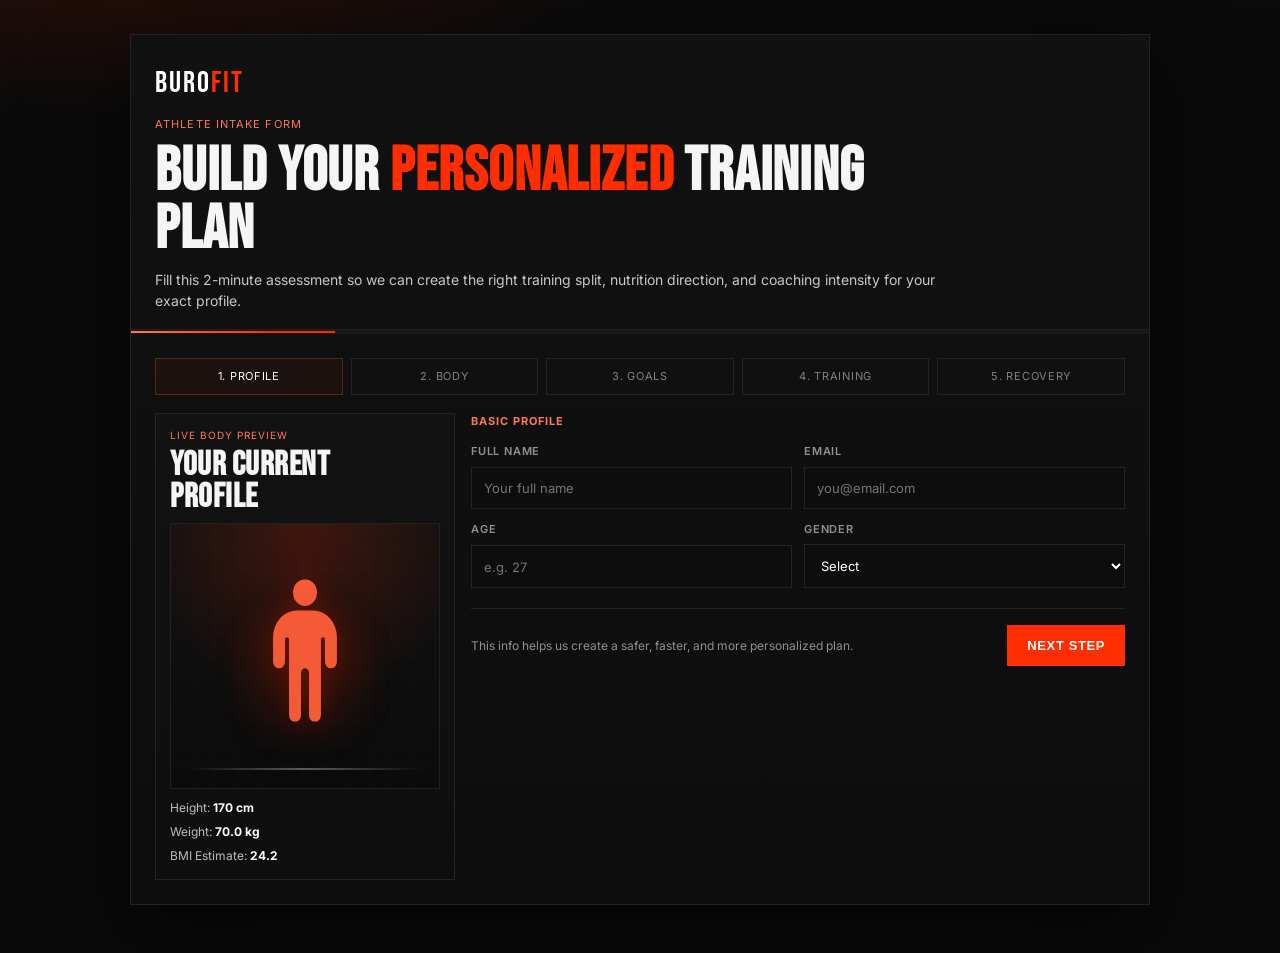
==== assessment.html @ fae015b4 "Initial commit: buroFit website and assessment flow" ====
<!DOCTYPE html>
<html lang="en">
<head>
  <meta charset="UTF-8">
  <meta name="viewport" content="width=device-width, initial-scale=1.0">
  <title>buroFit Assessment</title>
  <link rel="preconnect" href="https://fonts.googleapis.com">
  <link rel="preconnect" href="https://fonts.gstatic.com" crossorigin>
  <link href="https://fonts.googleapis.com/css2?family=Bebas+Neue&family=Inter:wght@300;400;500;600;700;800&display=swap" rel="stylesheet">
  <style>
    *, *::before, *::after { box-sizing: border-box; margin: 0; padding: 0; }
    :root {
      --bg: #0a0a0a;
      --card: #111111;
      --border: #232323;
      --muted: #909090;
      --text: #f5f5f5;
      --red: #FF2D00;
      --red-soft: #ff7759;
      --green: #22c55e;
    }
    body {
      min-height: 100vh;
      background:
        radial-gradient(900px 360px at 10% -10%, rgba(255,45,0,.16) 0%, transparent 60%),
        radial-gradient(900px 360px at 90% -20%, rgba(255,45,0,.1) 0%, transparent 58%),
        var(--bg);
      color: var(--text);
      font-family: "Inter", sans-serif;
      line-height: 1.5;
      padding: 34px 18px 48px;
    }
    .shell {
      max-width: 1020px;
      margin: 0 auto;
      border: 1px solid var(--border);
      background: linear-gradient(180deg, #111 0%, #0d0d0d 100%);
      box-shadow: 0 28px 80px rgba(0,0,0,.55);
      overflow: hidden;
    }
    .top {
      padding: 26px 24px 18px;
      border-bottom: 1px solid var(--border);
      display: grid;
      gap: 10px;
    }
    .brand {
      font-family: "Bebas Neue", sans-serif;
      letter-spacing: 2px;
      font-size: 30px;
      text-decoration: none;
      color: #fff;
      width: fit-content;
    }
    .brand span { color: var(--red); }
    .kicker { font-size: 11px; letter-spacing: 1.1px; text-transform: uppercase; color: var(--red-soft); }
    .title {
      font-family: "Bebas Neue", sans-serif;
      letter-spacing: .8px;
      line-height: .94;
      font-size: clamp(40px, 6vw, 62px);
      max-width: 760px;
    }
    .title .accent { color: var(--red); }
    .sub { color: #c7c7c7; font-size: 14px; max-width: 800px; }

    .progress-wrap {
      height: 4px;
      background: #1b1b1b;
      border-top: 1px solid #171717;
      border-bottom: 1px solid #171717;
    }
    .progress {
      width: 0%;
      height: 100%;
      background: linear-gradient(90deg, var(--red-soft) 0%, var(--red) 70%);
      transition: width .2s ease;
    }

    form { padding: 24px; }
    .stepper {
      display: grid;
      grid-template-columns: repeat(5, 1fr);
      gap: 8px;
      margin-bottom: 18px;
    }
    .step-dot {
      border: 1px solid var(--border);
      background: #101010;
      color: #818181;
      font-size: 11px;
      letter-spacing: .7px;
      text-transform: uppercase;
      padding: 9px 8px;
      text-align: center;
      transition: border-color .2s, color .2s, background .2s;
    }
    .step-dot.active {
      border-color: #5a261a;
      color: #fff;
      background: #1b110f;
    }
    .wizard-layout {
      display: grid;
      grid-template-columns: 300px 1fr;
      gap: 16px;
      align-items: start;
    }
    .preview-panel {
      position: sticky;
      top: 16px;
      border: 1px solid var(--border);
      background: linear-gradient(180deg, #121212 0%, #0e0e0e 100%);
      min-height: 420px;
      padding: 14px;
      overflow: hidden;
    }
    .preview-label {
      font-size: 10px;
      text-transform: uppercase;
      letter-spacing: 1px;
      color: var(--red-soft);
      margin-bottom: 6px;
    }
    .preview-title {
      font-family: "Bebas Neue", sans-serif;
      font-size: 34px;
      line-height: .95;
      letter-spacing: .5px;
    }
    .preview-stage {
      margin-top: 10px;
      border: 1px solid #212121;
      background:
        radial-gradient(circle at 50% 8%, rgba(255,45,0,.2) 0%, transparent 58%),
        linear-gradient(180deg, #111 0%, #0b0b0b 100%);
      height: 266px;
      position: relative;
      overflow: hidden;
      isolation: isolate;
    }
    .preview-stage::before {
      content: "";
      position: absolute;
      inset: 0;
      background-image: linear-gradient(rgba(255,255,255,.03) 1px, transparent 1px), linear-gradient(90deg, rgba(255,255,255,.03) 1px, transparent 1px);
      background-size: 22px 22px;
      opacity: .35;
      pointer-events: none;
    }
    .avatar-glow {
      position: absolute;
      left: 50%;
      bottom: 30px;
      width: 170px;
      height: 170px;
      transform: translateX(-50%);
      border-radius: 50%;
      background: radial-gradient(circle, rgba(255,45,0,.24) 0%, rgba(255,45,0,.04) 55%, transparent 75%);
      filter: blur(8px);
      z-index: 1;
      pointer-events: none;
    }
    .preview-floor {
      position: absolute;
      left: 16px;
      right: 16px;
      bottom: 18px;
      height: 2px;
      background: linear-gradient(to right, transparent, #5c5c5c, transparent);
      z-index: 1;
    }
    .avatar {
      position: absolute;
      left: 50%;
      bottom: 20px;
      width: 170px;
      height: 220px;
      transform-origin: bottom center;
      transform: translateX(-50%) scale(1, 1);
      transition: transform .28s ease;
      z-index: 2;
      filter: drop-shadow(0 12px 24px rgba(0,0,0,.5));
    }
    .silhouette {
      position: absolute;
      left: 50%;
      top: 50%;
      width: 132px;
      height: 132px;
      transform: translate(-50%, -50%);
      transition: transform .28s ease, opacity .28s ease;
      color: #ff5f39;
      opacity: .95;
      filter: drop-shadow(0 0 14px rgba(255,45,0,.26));
    }
    .preview-stats {
      margin-top: 10px;
      display: grid;
      gap: 6px;
      font-size: 12px;
      color: #bdbdbd;
    }
    .preview-stats b { color: #fff; }

    .wizard-stage { display: grid; gap: 14px; }
    .section { display: none; gap: 14px; }
    .section.active { display: grid; }
    .section h3 {
      font-size: 11px;
      letter-spacing: 1px;
      text-transform: uppercase;
      color: var(--red-soft);
      font-weight: 700;
    }
    .grid-2 { display: grid; grid-template-columns: 1fr 1fr; gap: 12px; }
    .grid-3 { display: grid; grid-template-columns: repeat(3, 1fr); gap: 12px; }

    .field { display: grid; gap: 7px; }
    label { font-size: 11px; letter-spacing: .8px; text-transform: uppercase; color: var(--muted); font-weight: 600; }
    input, select, textarea {
      width: 100%;
      border: 1px solid var(--border);
      background: #0d0d0d;
      color: #fff;
      padding: 12px 12px;
      font-size: 13px;
      font-family: "Inter", sans-serif;
      outline: none;
      transition: border-color .2s, box-shadow .2s;
    }
    textarea { min-height: 100px; resize: vertical; }
    input:focus, select:focus, textarea:focus {
      border-color: var(--red);
      box-shadow: 0 0 0 3px rgba(255,45,0,.12);
    }

    .check-grid {
      display: grid;
      grid-template-columns: repeat(2, minmax(0, 1fr));
      gap: 10px;
    }
    .check {
      border: 1px solid var(--border);
      background: #101010;
      padding: 10px 12px;
      display: flex;
      align-items: center;
      gap: 9px;
      font-size: 13px;
      color: #d7d7d7;
    }
    .check input { width: 15px; height: 15px; accent-color: var(--red); }

    .actions {
      margin-top: 6px;
      display: flex;
      align-items: center;
      justify-content: space-between;
      gap: 12px;
      border-top: 1px solid var(--border);
      padding-top: 16px;
    }
    .wizard-nav {
      display: flex;
      gap: 10px;
      flex-wrap: nowrap;
      align-items: center;
    }
    .hint { font-size: 12px; color: var(--muted); }
    .btn {
      border: none;
      cursor: pointer;
      text-decoration: none;
      display: inline-flex;
      align-items: center;
      justify-content: center;
      font-weight: 800;
      font-size: 13px;
      letter-spacing: .6px;
      text-transform: uppercase;
      padding: 13px 20px;
      transition: transform .2s, background .2s;
    }
    .btn-main { background: var(--red); color: #fff; }
    .btn-main:hover { background: #e03712; transform: translateY(-1px); }
    .btn-ghost { border: 1px solid #3a3a3a; color: #e8e8e8; background: transparent; }
    .btn-ghost:hover { border-color: #565656; }
    .btn[disabled] { opacity: .5; pointer-events: none; }

    .toast {
      position: fixed;
      left: 50%;
      bottom: 18px;
      transform: translateX(-50%) translateY(20px);
      opacity: 0;
      pointer-events: none;
      background: #171717;
      border: 1px solid #2e2e2e;
      color: #fff;
      padding: 10px 16px;
      font-size: 12px;
      transition: opacity .25s, transform .25s;
    }
    .toast.show { opacity: 1; transform: translateX(-50%) translateY(0); }
    .toast b { color: var(--green); }

    @media (max-width: 900px) {
      .stepper { grid-template-columns: 1fr 1fr; }
      .wizard-layout { grid-template-columns: 1fr; }
      .preview-panel { position: static; min-height: auto; }
      .preview-stage { height: 220px; }
      .grid-2, .grid-3 { grid-template-columns: 1fr; }
      .check-grid { grid-template-columns: 1fr; }
      .actions { flex-direction: column; align-items: stretch; }
      .btn { width: 100%; }
      .wizard-nav { width: 100%; justify-content: space-between; }
      .wizard-nav .btn { width: auto; flex: 1; }
    }
  </style>
</head>
<body>
  <div class="shell">
    <header class="top">
      <a class="brand" href="index.html">buro<span>Fit</span></a>
      <p class="kicker">Athlete Intake Form</p>
      <h1 class="title">BUILD YOUR <span class="accent">PERSONALIZED</span> TRAINING PLAN</h1>
      <p class="sub">Fill this 2-minute assessment so we can create the right training split, nutrition direction, and coaching intensity for your exact profile.</p>
    </header>

    <div class="progress-wrap"><div class="progress" id="form-progress"></div></div>

    <form id="assessment-form">
      <div class="stepper" id="stepper">
        <div class="step-dot active">1. Profile</div>
        <div class="step-dot">2. Body</div>
        <div class="step-dot">3. Goals</div>
        <div class="step-dot">4. Training</div>
        <div class="step-dot">5. Recovery</div>
      </div>

      <div class="wizard-layout">
        <aside class="preview-panel">
          <p class="preview-label">Live Body Preview</p>
          <h2 class="preview-title">YOUR CURRENT<br>PROFILE</h2>
          <div class="preview-stage">
            <div class="avatar-glow"></div>
            <div class="avatar" id="avatar">
              <svg id="silhouette-base" class="silhouette" xmlns="http://www.w3.org/2000/svg" viewBox="0 0 16 16" fill="currentColor" aria-hidden="true">
                <path d="M8 3a1.5 1.5 0 1 0 0-3 1.5 1.5 0 0 0 0 3M6 6.75v8.5a.75.75 0 0 0 1.5 0V10.5a.5.5 0 0 1 1 0v4.75a.75.75 0 0 0 1.5 0v-8.5a.25.25 0 1 1 .5 0v2.5a.75.75 0 0 0 1.5 0V6.5a3 3 0 0 0-3-3H7a3 3 0 0 0-3 3v2.75a.75.75 0 0 0 1.5 0v-2.5a.25.25 0 0 1 .5 0"/>
              </svg>
            </div>
            <div class="preview-floor"></div>
          </div>
          <div class="preview-stats">
            <span>Height: <b id="preview-height">170 cm</b></span>
            <span>Weight: <b id="preview-weight">70.0 kg</b></span>
            <span>BMI Estimate: <b id="preview-bmi">24.2</b></span>
          </div>
        </aside>

        <div class="wizard-stage">
      <section class="section active" data-step="1">
        <h3>Basic Profile</h3>
        <div class="grid-2">
          <div class="field">
            <label for="full-name">Full Name</label>
            <input id="full-name" name="fullName" type="text" placeholder="Your full name" required>
          </div>
          <div class="field">
            <label for="email">Email</label>
            <input id="email" name="email" type="email" placeholder="you@email.com" required>
          </div>
          <div class="field">
            <label for="age">Age</label>
            <input id="age" name="age" type="number" min="13" max="90" placeholder="e.g. 27" required>
          </div>
          <div class="field">
            <label for="gender">Gender</label>
            <select id="gender" name="gender" required>
              <option value="">Select</option>
              <option>Male</option>
              <option>Female</option>
              <option>Prefer not to say</option>
            </select>
          </div>
        </div>
      </section>

      <section class="section" data-step="2">
        <h3>Body Metrics</h3>
        <div class="grid-3">
          <div class="field">
            <label for="height">Height (cm)</label>
            <input id="height" name="height" type="number" min="120" max="240" placeholder="e.g. 178" required>
          </div>
          <div class="field">
            <label for="weight">Weight (kg)</label>
            <input id="weight" name="weight" type="number" min="35" max="250" step="0.1" placeholder="e.g. 79.5" required>
          </div>
          <div class="field">
            <label for="body-fat">Body Fat % (optional)</label>
            <input id="body-fat" name="bodyFat" type="number" min="3" max="60" step="0.1" placeholder="e.g. 18.5">
          </div>
        </div>
      </section>

      <section class="section" data-step="3">
        <h3>Training Goals</h3>
        <div class="grid-2">
          <div class="field">
            <label for="main-goal">Main Goal</label>
            <select id="main-goal" name="mainGoal" required>
              <option value="">Select goal</option>
              <option>Fat loss</option>
              <option>Muscle gain</option>
              <option>Strength</option>
              <option>Body recomposition</option>
              <option>Athletic performance</option>
            </select>
          </div>
          <div class="field">
            <label for="timeline">Target Timeline</label>
            <select id="timeline" name="timeline" required>
              <option value="">Select timeline</option>
              <option>8 weeks</option>
              <option>12 weeks</option>
              <option>16 weeks</option>
              <option>6+ months</option>
            </select>
          </div>
        </div>
        <div class="field">
          <label for="goal-notes">Goal Notes</label>
          <textarea id="goal-notes" name="goalNotes" placeholder="Any specific targets? (weight target, body area focus, performance targets)"></textarea>
        </div>
      </section>

      <section class="section" data-step="4">
        <h3>Training Setup</h3>
        <div class="grid-3">
          <div class="field">
            <label for="experience">Experience Level</label>
            <select id="experience" name="experience" required>
              <option value="">Select level</option>
              <option>Beginner</option>
              <option>Intermediate</option>
              <option>Advanced</option>
            </select>
          </div>
          <div class="field">
            <label for="days">Days Per Week</label>
            <select id="days" name="days" required>
              <option value="">Select days</option>
              <option>2 days</option>
              <option>3 days</option>
              <option>4 days</option>
              <option>5 days</option>
              <option>6 days</option>
            </select>
          </div>
          <div class="field">
            <label for="session">Session Length</label>
            <select id="session" name="session" required>
              <option value="">Select duration</option>
              <option>30 min</option>
              <option>45 min</option>
              <option>60 min</option>
              <option>75+ min</option>
            </select>
          </div>
        </div>
        <div class="field">
          <label for="equipment">Equipment Access</label>
          <select id="equipment" name="equipment" required>
            <option value="">Select equipment</option>
            <option>Full gym</option>
            <option>Home gym</option>
            <option>Basic dumbbells/bands</option>
            <option>Bodyweight only</option>
          </select>
        </div>
      </section>

      <section class="section" data-step="5">
        <h3>Limitations & Recovery</h3>
        <div class="check-grid">
          <label class="check"><input type="checkbox" name="conditions" value="Lower back issue">Lower back issue</label>
          <label class="check"><input type="checkbox" name="conditions" value="Knee pain">Knee pain</label>
          <label class="check"><input type="checkbox" name="conditions" value="Shoulder pain">Shoulder pain</label>
          <label class="check"><input type="checkbox" name="conditions" value="No injuries">No injuries</label>
        </div>
        <div class="grid-2">
          <div class="field">
            <label for="sleep">Average Sleep</label>
            <select id="sleep" name="sleep" required>
              <option value="">Select sleep</option>
              <option>&lt; 5 hours</option>
              <option>5-6 hours</option>
              <option>6-7 hours</option>
              <option>7-8 hours</option>
              <option>8+ hours</option>
            </select>
          </div>
          <div class="field">
            <label for="stress">Stress Level</label>
            <select id="stress" name="stress" required>
              <option value="">Select stress</option>
              <option>Low</option>
              <option>Moderate</option>
              <option>High</option>
            </select>
          </div>
        </div>
      </section>

      <section class="section" data-step="5">
        <h3>Nutrition Preferences</h3>
        <div class="grid-2">
          <div class="field">
            <label for="diet">Diet Style</label>
            <select id="diet" name="diet" required>
              <option value="">Select style</option>
              <option>Balanced</option>
              <option>High protein</option>
              <option>Low carb</option>
              <option>Vegetarian</option>
              <option>Vegan</option>
            </select>
          </div>
          <div class="field">
            <label for="meals">Meals Per Day</label>
            <select id="meals" name="meals" required>
              <option value="">Select meals</option>
              <option>2</option>
              <option>3</option>
              <option>4</option>
              <option>5+</option>
            </select>
          </div>
        </div>
        <div class="field">
          <label for="notes">Extra Notes For Coach</label>
          <textarea id="notes" name="notes" placeholder="Tell us anything important: schedule constraints, food allergies, old training plans, etc."></textarea>
        </div>
      </section>

      <div class="actions">
        <p class="hint">This info helps us create a safer, faster, and more personalized plan.</p>
        <div class="wizard-nav">
          <button class="btn btn-ghost" type="button" id="prev-step">Previous</button>
          <button class="btn btn-main" type="button" id="next-step">Next Step</button>
        </div>
      </div>
        </div>
      </div>
    </form>
  </div>

  <div class="toast" id="toast"><b>Done:</b> Assessment received. We will contact you soon.</div>

  <script>
    const form = document.getElementById("assessment-form");
    const progress = document.getElementById("form-progress");
    const toast = document.getElementById("toast");
    const steps = Array.from(document.querySelectorAll(".section[data-step]"));
    const stepDots = Array.from(document.querySelectorAll(".step-dot"));
    const prevBtn = document.getElementById("prev-step");
    const nextBtn = document.getElementById("next-step");

    const heightInput = document.getElementById("height");
    const weightInput = document.getElementById("weight");
    const avatar = document.getElementById("avatar");
    const silhouetteBase = document.getElementById("silhouette-base");
    const previewHeight = document.getElementById("preview-height");
    const previewWeight = document.getElementById("preview-weight");
    const previewBmi = document.getElementById("preview-bmi");

    let activeStep = 1;
    const maxStep = 5;

    function clamp(value, min, max) {
      return Math.min(max, Math.max(min, value));
    }

    function showToast(text, success) {
      toast.innerHTML = (success ? "<b>Done:</b> " : "<b>Note:</b> ") + text;
      toast.classList.add("show");
      setTimeout(() => toast.classList.remove("show"), 1800);
    }

    function validateCurrentStep() {
      const requiredFields = form.querySelectorAll(`.section[data-step="${activeStep}"] [required]`);
      for (const el of requiredFields) {
        if (!String(el.value || "").trim()) {
          el.focus();
          showToast("Please complete required fields before continuing.", false);
          return false;
        }
      }
      return true;
    }

    function updateStepUI() {
      steps.forEach(section => {
        const sectionStep = Number(section.dataset.step);
        section.classList.toggle("active", sectionStep === activeStep);
      });

      stepDots.forEach((dot, idx) => {
        dot.classList.toggle("active", idx + 1 <= activeStep);
      });

      prevBtn.style.display = activeStep === 1 ? "none" : "inline-flex";
      nextBtn.style.display = "inline-flex";
      nextBtn.textContent = activeStep === maxStep ? "Submit Assessment" : "Next Step";
      progress.style.width = ((activeStep / maxStep) * 100).toFixed(1) + "%";
    }

    function updateBodyPreview() {
      const h = parseFloat(heightInput.value) || 170;
      const w = parseFloat(weightInput.value) || 70;
      const hNorm = clamp((h - 150) / 50, 0, 1);
      const wNorm = clamp((w - 45) / 105, 0, 1);

      const scaleY = 0.9 + (hNorm * 0.42);
      const scaleX = 0.88 + (wNorm * 0.34);
      avatar.style.transform = `translateX(-50%) scale(${scaleX.toFixed(3)}, ${scaleY.toFixed(3)})`;

      silhouetteBase.style.transform = `translate(-50%, -50%) scale(${(0.94 + wNorm * 0.28).toFixed(3)}, ${(0.94 + hNorm * 0.18).toFixed(3)})`;

      const bmi = w / Math.pow(h / 100, 2);
      previewHeight.textContent = h.toFixed(0) + " cm";
      previewWeight.textContent = w.toFixed(1) + " kg";
      previewBmi.textContent = isFinite(bmi) ? bmi.toFixed(1) : "-";
    }

    prevBtn.addEventListener("click", () => {
      activeStep = clamp(activeStep - 1, 1, maxStep);
      updateStepUI();
    });

    nextBtn.addEventListener("click", () => {
      if (activeStep === maxStep) {
        form.requestSubmit();
        return;
      }
      if (!validateCurrentStep()) return;
      activeStep = clamp(activeStep + 1, 1, maxStep);
      updateStepUI();
    });

    heightInput.addEventListener("input", updateBodyPreview);
    weightInput.addEventListener("input", updateBodyPreview);

    form.addEventListener("submit", e => {
      e.preventDefault();

      const allRequired = Array.from(form.querySelectorAll("[required]"));
      const incomplete = allRequired.find(el => !String(el.value || "").trim());
      if (incomplete) {
        const parentStep = incomplete.closest(".section")?.dataset.step;
        if (parentStep) activeStep = Number(parentStep);
        updateStepUI();
        incomplete.focus();
        showToast("Please complete all required fields before submit.", false);
        return;
      }

      showToast("Assessment received. We will contact you soon.", true);
      setTimeout(() => {
        form.reset();
        activeStep = 1;
        updateStepUI();
        updateBodyPreview();
      }, 900);
    });

    updateStepUI();
    updateBodyPreview();
  </script>
</body>
</html>
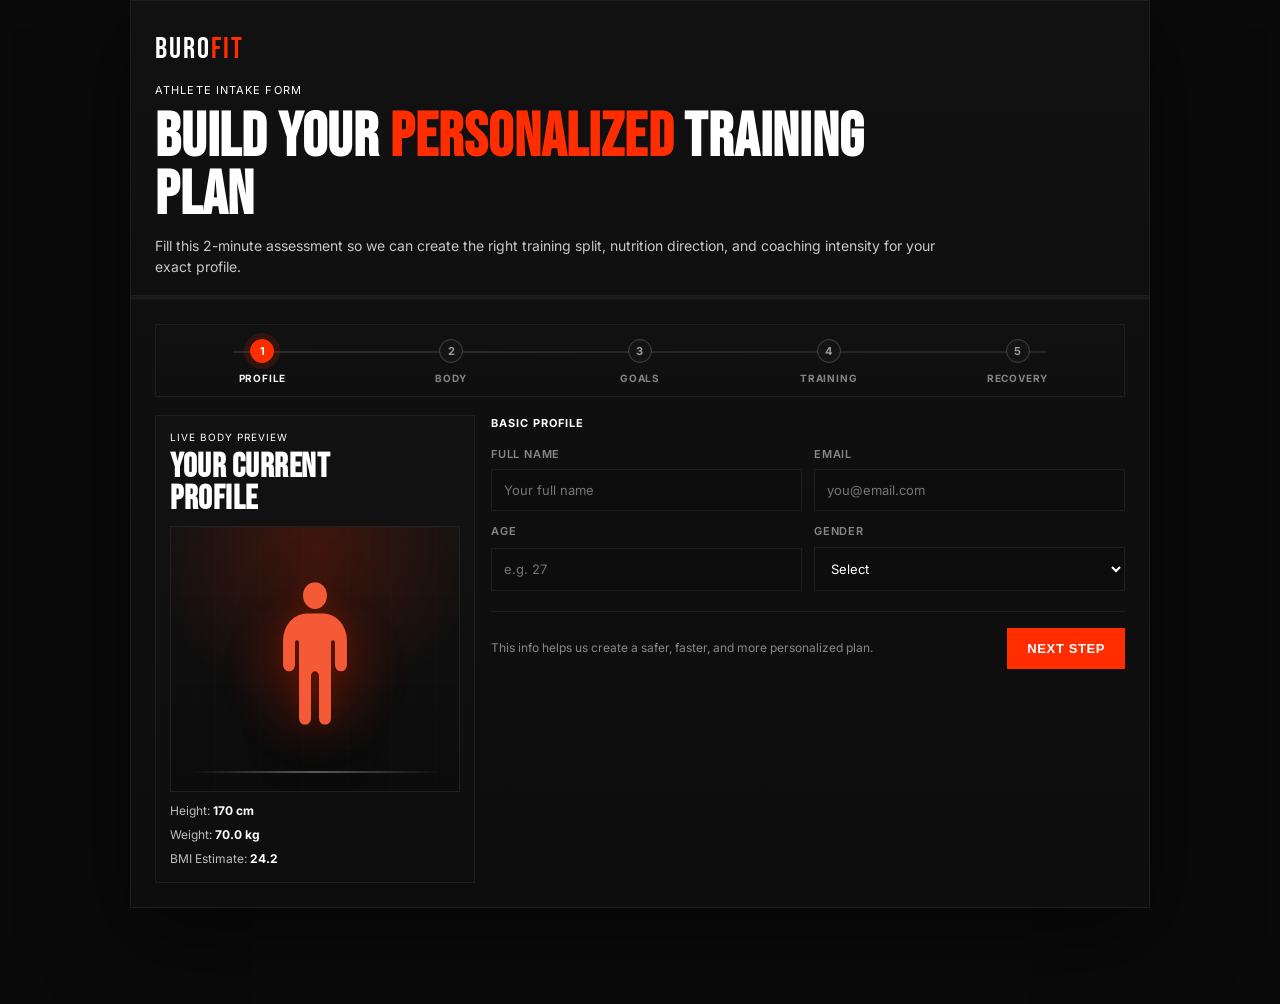
==== commit 7cc43bf4: "Polish assessment alignment and unify shared assets" ====
--- a/assessment.html
+++ b/assessment.html
@@ -1,4 +1,4 @@
-<!DOCTYPE html>
+﻿<!DOCTYPE html>
 <html lang="en">
 <head>
   <meta charset="UTF-8">
@@ -7,319 +7,9 @@
   <link rel="preconnect" href="https://fonts.googleapis.com">
   <link rel="preconnect" href="https://fonts.gstatic.com" crossorigin>
   <link href="https://fonts.googleapis.com/css2?family=Bebas+Neue&family=Inter:wght@300;400;500;600;700;800&display=swap" rel="stylesheet">
-  <style>
-    *, *::before, *::after { box-sizing: border-box; margin: 0; padding: 0; }
-    :root {
-      --bg: #0a0a0a;
-      --card: #111111;
-      --border: #232323;
-      --muted: #909090;
-      --text: #f5f5f5;
-      --red: #FF2D00;
-      --red-soft: #ff7759;
-      --green: #22c55e;
-    }
-    body {
-      min-height: 100vh;
-      background:
-        radial-gradient(900px 360px at 10% -10%, rgba(255,45,0,.16) 0%, transparent 60%),
-        radial-gradient(900px 360px at 90% -20%, rgba(255,45,0,.1) 0%, transparent 58%),
-        var(--bg);
-      color: var(--text);
-      font-family: "Inter", sans-serif;
-      line-height: 1.5;
-      padding: 34px 18px 48px;
-    }
-    .shell {
-      max-width: 1020px;
-      margin: 0 auto;
-      border: 1px solid var(--border);
-      background: linear-gradient(180deg, #111 0%, #0d0d0d 100%);
-      box-shadow: 0 28px 80px rgba(0,0,0,.55);
-      overflow: hidden;
-    }
-    .top {
-      padding: 26px 24px 18px;
-      border-bottom: 1px solid var(--border);
-      display: grid;
-      gap: 10px;
-    }
-    .brand {
-      font-family: "Bebas Neue", sans-serif;
-      letter-spacing: 2px;
-      font-size: 30px;
-      text-decoration: none;
-      color: #fff;
-      width: fit-content;
-    }
-    .brand span { color: var(--red); }
-    .kicker { font-size: 11px; letter-spacing: 1.1px; text-transform: uppercase; color: var(--red-soft); }
-    .title {
-      font-family: "Bebas Neue", sans-serif;
-      letter-spacing: .8px;
-      line-height: .94;
-      font-size: clamp(40px, 6vw, 62px);
-      max-width: 760px;
-    }
-    .title .accent { color: var(--red); }
-    .sub { color: #c7c7c7; font-size: 14px; max-width: 800px; }
-
-    .progress-wrap {
-      height: 4px;
-      background: #1b1b1b;
-      border-top: 1px solid #171717;
-      border-bottom: 1px solid #171717;
-    }
-    .progress {
-      width: 0%;
-      height: 100%;
-      background: linear-gradient(90deg, var(--red-soft) 0%, var(--red) 70%);
-      transition: width .2s ease;
-    }
-
-    form { padding: 24px; }
-    .stepper {
-      display: grid;
-      grid-template-columns: repeat(5, 1fr);
-      gap: 8px;
-      margin-bottom: 18px;
-    }
-    .step-dot {
-      border: 1px solid var(--border);
-      background: #101010;
-      color: #818181;
-      font-size: 11px;
-      letter-spacing: .7px;
-      text-transform: uppercase;
-      padding: 9px 8px;
-      text-align: center;
-      transition: border-color .2s, color .2s, background .2s;
-    }
-    .step-dot.active {
-      border-color: #5a261a;
-      color: #fff;
-      background: #1b110f;
-    }
-    .wizard-layout {
-      display: grid;
-      grid-template-columns: 300px 1fr;
-      gap: 16px;
-      align-items: start;
-    }
-    .preview-panel {
-      position: sticky;
-      top: 16px;
-      border: 1px solid var(--border);
-      background: linear-gradient(180deg, #121212 0%, #0e0e0e 100%);
-      min-height: 420px;
-      padding: 14px;
-      overflow: hidden;
-    }
-    .preview-label {
-      font-size: 10px;
-      text-transform: uppercase;
-      letter-spacing: 1px;
-      color: var(--red-soft);
-      margin-bottom: 6px;
-    }
-    .preview-title {
-      font-family: "Bebas Neue", sans-serif;
-      font-size: 34px;
-      line-height: .95;
-      letter-spacing: .5px;
-    }
-    .preview-stage {
-      margin-top: 10px;
-      border: 1px solid #212121;
-      background:
-        radial-gradient(circle at 50% 8%, rgba(255,45,0,.2) 0%, transparent 58%),
-        linear-gradient(180deg, #111 0%, #0b0b0b 100%);
-      height: 266px;
-      position: relative;
-      overflow: hidden;
-      isolation: isolate;
-    }
-    .preview-stage::before {
-      content: "";
-      position: absolute;
-      inset: 0;
-      background-image: linear-gradient(rgba(255,255,255,.03) 1px, transparent 1px), linear-gradient(90deg, rgba(255,255,255,.03) 1px, transparent 1px);
-      background-size: 22px 22px;
-      opacity: .35;
-      pointer-events: none;
-    }
-    .avatar-glow {
-      position: absolute;
-      left: 50%;
-      bottom: 30px;
-      width: 170px;
-      height: 170px;
-      transform: translateX(-50%);
-      border-radius: 50%;
-      background: radial-gradient(circle, rgba(255,45,0,.24) 0%, rgba(255,45,0,.04) 55%, transparent 75%);
-      filter: blur(8px);
-      z-index: 1;
-      pointer-events: none;
-    }
-    .preview-floor {
-      position: absolute;
-      left: 16px;
-      right: 16px;
-      bottom: 18px;
-      height: 2px;
-      background: linear-gradient(to right, transparent, #5c5c5c, transparent);
-      z-index: 1;
-    }
-    .avatar {
-      position: absolute;
-      left: 50%;
-      bottom: 20px;
-      width: 170px;
-      height: 220px;
-      transform-origin: bottom center;
-      transform: translateX(-50%) scale(1, 1);
-      transition: transform .28s ease;
-      z-index: 2;
-      filter: drop-shadow(0 12px 24px rgba(0,0,0,.5));
-    }
-    .silhouette {
-      position: absolute;
-      left: 50%;
-      top: 50%;
-      width: 132px;
-      height: 132px;
-      transform: translate(-50%, -50%);
-      transition: transform .28s ease, opacity .28s ease;
-      color: #ff5f39;
-      opacity: .95;
-      filter: drop-shadow(0 0 14px rgba(255,45,0,.26));
-    }
-    .preview-stats {
-      margin-top: 10px;
-      display: grid;
-      gap: 6px;
-      font-size: 12px;
-      color: #bdbdbd;
-    }
-    .preview-stats b { color: #fff; }
-
-    .wizard-stage { display: grid; gap: 14px; }
-    .section { display: none; gap: 14px; }
-    .section.active { display: grid; }
-    .section h3 {
-      font-size: 11px;
-      letter-spacing: 1px;
-      text-transform: uppercase;
-      color: var(--red-soft);
-      font-weight: 700;
-    }
-    .grid-2 { display: grid; grid-template-columns: 1fr 1fr; gap: 12px; }
-    .grid-3 { display: grid; grid-template-columns: repeat(3, 1fr); gap: 12px; }
-
-    .field { display: grid; gap: 7px; }
-    label { font-size: 11px; letter-spacing: .8px; text-transform: uppercase; color: var(--muted); font-weight: 600; }
-    input, select, textarea {
-      width: 100%;
-      border: 1px solid var(--border);
-      background: #0d0d0d;
-      color: #fff;
-      padding: 12px 12px;
-      font-size: 13px;
-      font-family: "Inter", sans-serif;
-      outline: none;
-      transition: border-color .2s, box-shadow .2s;
-    }
-    textarea { min-height: 100px; resize: vertical; }
-    input:focus, select:focus, textarea:focus {
-      border-color: var(--red);
-      box-shadow: 0 0 0 3px rgba(255,45,0,.12);
-    }
-
-    .check-grid {
-      display: grid;
-      grid-template-columns: repeat(2, minmax(0, 1fr));
-      gap: 10px;
-    }
-    .check {
-      border: 1px solid var(--border);
-      background: #101010;
-      padding: 10px 12px;
-      display: flex;
-      align-items: center;
-      gap: 9px;
-      font-size: 13px;
-      color: #d7d7d7;
-    }
-    .check input { width: 15px; height: 15px; accent-color: var(--red); }
-
-    .actions {
-      margin-top: 6px;
-      display: flex;
-      align-items: center;
-      justify-content: space-between;
-      gap: 12px;
-      border-top: 1px solid var(--border);
-      padding-top: 16px;
-    }
-    .wizard-nav {
-      display: flex;
-      gap: 10px;
-      flex-wrap: nowrap;
-      align-items: center;
-    }
-    .hint { font-size: 12px; color: var(--muted); }
-    .btn {
-      border: none;
-      cursor: pointer;
-      text-decoration: none;
-      display: inline-flex;
-      align-items: center;
-      justify-content: center;
-      font-weight: 800;
-      font-size: 13px;
-      letter-spacing: .6px;
-      text-transform: uppercase;
-      padding: 13px 20px;
-      transition: transform .2s, background .2s;
-    }
-    .btn-main { background: var(--red); color: #fff; }
-    .btn-main:hover { background: #e03712; transform: translateY(-1px); }
-    .btn-ghost { border: 1px solid #3a3a3a; color: #e8e8e8; background: transparent; }
-    .btn-ghost:hover { border-color: #565656; }
-    .btn[disabled] { opacity: .5; pointer-events: none; }
-
-    .toast {
-      position: fixed;
-      left: 50%;
-      bottom: 18px;
-      transform: translateX(-50%) translateY(20px);
-      opacity: 0;
-      pointer-events: none;
-      background: #171717;
-      border: 1px solid #2e2e2e;
-      color: #fff;
-      padding: 10px 16px;
-      font-size: 12px;
-      transition: opacity .25s, transform .25s;
-    }
-    .toast.show { opacity: 1; transform: translateX(-50%) translateY(0); }
-    .toast b { color: var(--green); }
-
-    @media (max-width: 900px) {
-      .stepper { grid-template-columns: 1fr 1fr; }
-      .wizard-layout { grid-template-columns: 1fr; }
-      .preview-panel { position: static; min-height: auto; }
-      .preview-stage { height: 220px; }
-      .grid-2, .grid-3 { grid-template-columns: 1fr; }
-      .check-grid { grid-template-columns: 1fr; }
-      .actions { flex-direction: column; align-items: stretch; }
-      .btn { width: 100%; }
-      .wizard-nav { width: 100%; justify-content: space-between; }
-      .wizard-nav .btn { width: auto; flex: 1; }
-    }
-  </style>
+    <link rel="stylesheet" href="styles.css">
 </head>
-<body>
+<body class="page-assessment">
   <div class="shell">
     <header class="top">
       <a class="brand" href="index.html">buro<span>Fit</span></a>
@@ -332,11 +22,11 @@
 
     <form id="assessment-form">
       <div class="stepper" id="stepper">
-        <div class="step-dot active">1. Profile</div>
-        <div class="step-dot">2. Body</div>
-        <div class="step-dot">3. Goals</div>
-        <div class="step-dot">4. Training</div>
-        <div class="step-dot">5. Recovery</div>
+        <div class="step-dot active"><span class="step-num">1</span><span class="step-label">Profile</span></div>
+        <div class="step-dot"><span class="step-num">2</span><span class="step-label">Body</span></div>
+        <div class="step-dot"><span class="step-num">3</span><span class="step-label">Goals</span></div>
+        <div class="step-dot"><span class="step-num">4</span><span class="step-label">Training</span></div>
+        <div class="step-dot"><span class="step-num">5</span><span class="step-label">Recovery</span></div>
       </div>
 
       <div class="wizard-layout">
@@ -559,125 +249,8 @@
 
   <div class="toast" id="toast"><b>Done:</b> Assessment received. We will contact you soon.</div>
 
-  <script>
-    const form = document.getElementById("assessment-form");
-    const progress = document.getElementById("form-progress");
-    const toast = document.getElementById("toast");
-    const steps = Array.from(document.querySelectorAll(".section[data-step]"));
-    const stepDots = Array.from(document.querySelectorAll(".step-dot"));
-    const prevBtn = document.getElementById("prev-step");
-    const nextBtn = document.getElementById("next-step");
-
-    const heightInput = document.getElementById("height");
-    const weightInput = document.getElementById("weight");
-    const avatar = document.getElementById("avatar");
-    const silhouetteBase = document.getElementById("silhouette-base");
-    const previewHeight = document.getElementById("preview-height");
-    const previewWeight = document.getElementById("preview-weight");
-    const previewBmi = document.getElementById("preview-bmi");
-
-    let activeStep = 1;
-    const maxStep = 5;
-
-    function clamp(value, min, max) {
-      return Math.min(max, Math.max(min, value));
-    }
-
-    function showToast(text, success) {
-      toast.innerHTML = (success ? "<b>Done:</b> " : "<b>Note:</b> ") + text;
-      toast.classList.add("show");
-      setTimeout(() => toast.classList.remove("show"), 1800);
-    }
-
-    function validateCurrentStep() {
-      const requiredFields = form.querySelectorAll(`.section[data-step="${activeStep}"] [required]`);
-      for (const el of requiredFields) {
-        if (!String(el.value || "").trim()) {
-          el.focus();
-          showToast("Please complete required fields before continuing.", false);
-          return false;
-        }
-      }
-      return true;
-    }
-
-    function updateStepUI() {
-      steps.forEach(section => {
-        const sectionStep = Number(section.dataset.step);
-        section.classList.toggle("active", sectionStep === activeStep);
-      });
-
-      stepDots.forEach((dot, idx) => {
-        dot.classList.toggle("active", idx + 1 <= activeStep);
-      });
-
-      prevBtn.style.display = activeStep === 1 ? "none" : "inline-flex";
-      nextBtn.style.display = "inline-flex";
-      nextBtn.textContent = activeStep === maxStep ? "Submit Assessment" : "Next Step";
-      progress.style.width = ((activeStep / maxStep) * 100).toFixed(1) + "%";
-    }
-
-    function updateBodyPreview() {
-      const h = parseFloat(heightInput.value) || 170;
-      const w = parseFloat(weightInput.value) || 70;
-      const hNorm = clamp((h - 150) / 50, 0, 1);
-      const wNorm = clamp((w - 45) / 105, 0, 1);
-
-      const scaleY = 0.9 + (hNorm * 0.42);
-      const scaleX = 0.88 + (wNorm * 0.34);
-      avatar.style.transform = `translateX(-50%) scale(${scaleX.toFixed(3)}, ${scaleY.toFixed(3)})`;
-
-      silhouetteBase.style.transform = `translate(-50%, -50%) scale(${(0.94 + wNorm * 0.28).toFixed(3)}, ${(0.94 + hNorm * 0.18).toFixed(3)})`;
-
-      const bmi = w / Math.pow(h / 100, 2);
-      previewHeight.textContent = h.toFixed(0) + " cm";
-      previewWeight.textContent = w.toFixed(1) + " kg";
-      previewBmi.textContent = isFinite(bmi) ? bmi.toFixed(1) : "-";
-    }
-
-    prevBtn.addEventListener("click", () => {
-      activeStep = clamp(activeStep - 1, 1, maxStep);
-      updateStepUI();
-    });
-
-    nextBtn.addEventListener("click", () => {
-      if (activeStep === maxStep) {
-        form.requestSubmit();
-        return;
-      }
-      if (!validateCurrentStep()) return;
-      activeStep = clamp(activeStep + 1, 1, maxStep);
-      updateStepUI();
-    });
-
-    heightInput.addEventListener("input", updateBodyPreview);
-    weightInput.addEventListener("input", updateBodyPreview);
-
-    form.addEventListener("submit", e => {
-      e.preventDefault();
-
-      const allRequired = Array.from(form.querySelectorAll("[required]"));
-      const incomplete = allRequired.find(el => !String(el.value || "").trim());
-      if (incomplete) {
-        const parentStep = incomplete.closest(".section")?.dataset.step;
-        if (parentStep) activeStep = Number(parentStep);
-        updateStepUI();
-        incomplete.focus();
-        showToast("Please complete all required fields before submit.", false);
-        return;
-      }
-
-      showToast("Assessment received. We will contact you soon.", true);
-      setTimeout(() => {
-        form.reset();
-        activeStep = 1;
-        updateStepUI();
-        updateBodyPreview();
-      }, 900);
-    });
-
-    updateStepUI();
-    updateBodyPreview();
-  </script>
+  <script src="app.js"></script>
 </body>
 </html>
+
+
--- a/styles.css
+++ b/styles.css
@@ -0,0 +1,865 @@
+﻿*, *::before, *::after { margin: 0; padding: 0; box-sizing: border-box; }
+    :root {
+      --red: #FF2D00; --bg: #0a0a0a; --card: #111111;
+      --border: #1e1e1e; --muted: #888888; --green: #22c55e; --wa: #25D366;
+    }
+    html { scroll-behavior: smooth; }
+    body { background: var(--bg); color: #fff; font-family: "Inter", sans-serif; line-height: 1.5; overflow-x: hidden; padding-bottom: 96px; }
+
+    /* LOADER */
+    #loader { position:fixed; inset:0; z-index:9999; background:#000; display:flex; flex-direction:column; align-items:center; justify-content:center; gap:32px; transition:opacity .6s ease,visibility .6s ease; }
+    #loader.hidden { opacity:0; visibility:hidden; }
+    .loader-logo { font-family:"Bebas Neue",sans-serif; font-size:60px; letter-spacing:4px; animation:loader-pulse 1.4s ease-in-out infinite; }
+    .loader-logo span { color:var(--red); }
+    @keyframes loader-pulse { 0%,100%{opacity:1;transform:scale(1)} 50%{opacity:.4;transform:scale(.97)} }
+    .loader-bar-wrap { width:240px; height:2px; background:#1a1a1a; position:relative; overflow:hidden; }
+    .loader-bar { position:absolute; top:0; left:-100%; width:100%; height:100%; background:linear-gradient(to right,transparent,var(--red),transparent); animation:loader-slide 1.2s ease-in-out infinite; }
+    @keyframes loader-slide { to{left:100%} }
+    .loader-pct { font-family:"Bebas Neue",sans-serif; font-size:13px; letter-spacing:3px; color:var(--muted); }
+
+    /* CURSOR GLOW */
+    #cursor-glow { position:fixed; width:340px; height:340px; border-radius:50%; background:radial-gradient(circle,rgba(255,45,0,.07) 0%,transparent 70%); pointer-events:none; transform:translate(-50%,-50%); z-index:0; transition:transform .06s linear; }
+
+    /* REVEAL ANIMATIONS */
+    .reveal { opacity:0; transform:translateY(40px); transition:opacity .7s cubic-bezier(.22,1,.36,1),transform .7s cubic-bezier(.22,1,.36,1); }
+    .reveal.from-left  { transform:translateX(-50px); }
+    .reveal.from-right { transform:translateX(50px); }
+    .reveal.visible    { opacity:1; transform:none; }
+    .reveal-stagger > * { opacity:0; transform:translateY(32px); transition:opacity .6s cubic-bezier(.22,1,.36,1),transform .6s cubic-bezier(.22,1,.36,1); }
+    .reveal-stagger.visible > *:nth-child(1){opacity:1;transform:none;transition-delay:.05s}
+    .reveal-stagger.visible > *:nth-child(2){opacity:1;transform:none;transition-delay:.18s}
+    .reveal-stagger.visible > *:nth-child(3){opacity:1;transform:none;transition-delay:.31s}
+    .reveal-stagger.visible > *:nth-child(4){opacity:1;transform:none;transition-delay:.44s}
+
+    /* DEPTH MOTION */
+    .scene-3d { perspective: 1200px; transform-style: preserve-3d; }
+    .parallax-layer {
+      will-change: transform;
+      transform: translate3d(0,0,0);
+      transition: transform .18s linear;
+      transform-style: preserve-3d;
+    }
+    .tilt-target {
+      transform-style: preserve-3d;
+      transform: perspective(900px) rotateX(0deg) rotateY(0deg);
+      transition: transform .22s ease, box-shadow .28s ease;
+      will-change: transform;
+    }
+    .tilt-pop {
+      transform: translateZ(24px);
+      transform-style: preserve-3d;
+    }
+    .tilt-target:hover { box-shadow: 0 26px 70px rgba(0,0,0,.55); }
+
+    /* ANNOUNCEMENT */
+    .announcement { background:#111; border-bottom:1px solid var(--border); padding:9px 60px; display:flex; justify-content:space-between; align-items:center; gap:20px; overflow:hidden; }
+    .announcement span.info { font-size:12px; color:var(--muted); white-space:nowrap; overflow:hidden; }
+    .ticker-wrap { flex:1; overflow:hidden; }
+    .ticker-inner { display:inline-block; white-space:nowrap; animation:ticker 20s linear infinite; font-size:12px; color:var(--muted); }
+    @keyframes ticker { 0%{transform:translateX(0)} 100%{transform:translateX(-50%)} }
+    .announcement button { background:var(--red); border:none; color:#fff; padding:6px 18px; font-size:12px; font-weight:700; cursor:pointer; letter-spacing:.4px; transition:background .2s,transform .15s; flex-shrink:0; }
+    .announcement button:hover { background:#d92500; transform:scale(1.04); }
+
+    /* NAVBAR */
+    .navbar { position:sticky; top:0; z-index:100; padding:0 60px; height:70px; display:flex; align-items:center; justify-content:space-between; background:rgba(10,10,10,.97); backdrop-filter:blur(12px); border-bottom:1px solid var(--border); transition:box-shadow .3s; }
+    .navbar.scrolled { box-shadow:0 4px 40px rgba(255,45,0,.08); }
+    .logo { font-family:"Bebas Neue",sans-serif; font-size:28px; letter-spacing:2px; text-decoration:none; color:#fff; transition:letter-spacing .3s; }
+    .logo:hover { letter-spacing:5px; }
+    .logo span { color:var(--red); }
+    .nav-links { display:flex; gap:36px; list-style:none; }
+    .nav-links a { color:#bbb; text-decoration:none; font-size:14px; font-weight:500; position:relative; transition:color .2s; }
+    .nav-links a::after { content:""; position:absolute; bottom:-4px; left:0; width:0; height:1.5px; background:var(--red); transition:width .3s ease; }
+    .nav-links a:hover { color:#fff; }
+    .nav-links a:hover::after { width:100%; }
+    .btn-outline { border:1.5px solid #fff; background:transparent; color:#fff; padding:10px 28px; font-size:14px; font-weight:600; cursor:pointer; letter-spacing:.4px; transition:all .25s; position:relative; overflow:hidden; z-index:1; }
+    .btn-outline::before { content:""; position:absolute; inset:0; background:#fff; transform:translateX(-101%); transition:transform .25s ease; z-index:-1; }
+    .btn-outline:hover { color:#000; }
+    .btn-outline:hover::before { transform:translateX(0); }
+    .btn-red { background:var(--red); border:none; color:#fff; padding:14px 34px; font-size:15px; font-weight:700; cursor:pointer; letter-spacing:.4px; position:relative; overflow:hidden; transition:transform .2s; }
+    .btn-red:hover { transform:translateY(-2px); }
+    .btn-red:active { transform:translateY(0); }
+
+    /* HERO */
+    .hero { min-height:calc(100vh - 110px); display:flex; flex-direction:column; background:radial-gradient(ellipse at 60% 40%,#1a0a0a 0%,#0a0a0a 70%); position:relative; overflow:hidden; }
+    .hero-main { flex:1; display:grid; grid-template-columns:1fr 1fr; position:relative; }
+    .hero-left { padding:64px 50px 48px 60px; display:flex; flex-direction:column; justify-content:center; z-index:2; }
+    .badge { display:inline-flex; align-items:center; gap:8px; border:1px solid #2a2a2a; background:rgba(255,255,255,.04); padding:6px 14px; border-radius:50px; font-size:12px; color:#ccc; margin-bottom:28px; width:fit-content; animation:badge-in .8s .2s both; }
+    @keyframes badge-in { from{opacity:0;transform:translateY(-12px)} to{opacity:1;transform:none} }
+    .badge-dot { width:7px; height:7px; background:var(--green); border-radius:50%; animation:dot-pulse 2s ease-in-out infinite; }
+    @keyframes dot-pulse { 0%,100%{box-shadow:0 0 0 0 rgba(34,197,94,.6)} 50%{box-shadow:0 0 0 6px rgba(34,197,94,0)} }
+    .hero-title { font-family:"Bebas Neue",sans-serif; font-size:clamp(72px,7vw,100px); line-height:.9; letter-spacing:1px; margin-bottom:36px; }
+    .hero-title .accent { color:var(--red); }
+    .hero-title .word { display:inline-block; opacity:0; transform:translateY(30px); animation:word-in .6s forwards; }
+    .hero-title .word:nth-child(1){animation-delay:.3s}
+    .hero-title .word:nth-child(2){animation-delay:.5s}
+    .hero-title .word:nth-child(3){animation-delay:.7s}
+    .hero-title .word:nth-child(4){animation-delay:.9s}
+    @keyframes word-in { to{opacity:1;transform:none} }
+    .hero-rating { display:flex; align-items:center; gap:14px; margin-bottom:40px; animation:badge-in .8s .95s both; }
+    .avatar-stack { display:flex; }
+    .avatar-stack img { width:33px; height:33px; border-radius:50%; border:2px solid var(--bg); margin-left:-9px; object-fit:cover; transition:margin .3s; }
+    .avatar-stack:hover img { margin-left:2px !important; }
+    .avatar-stack img:first-child { margin-left:0; }
+    .stars { color:#f5a623; font-size:15px; line-height:1; }
+    .rating-text { font-size:12px; color:#aaa; margin-top:3px; }
+    .hero-cta-row { display:flex; align-items:center; gap:18px; animation:badge-in .8s 1.05s both; }
+    .hero-scroll-hint { display:flex; align-items:center; gap:8px; font-size:12px; color:var(--muted); }
+    .scroll-line { width:30px; height:1px; background:var(--border); position:relative; overflow:hidden; }
+    .scroll-line::after { content:""; position:absolute; top:0; left:-100%; width:100%; height:100%; background:var(--red); animation:scroll-hint 2s ease-in-out 2s infinite; }
+    @keyframes scroll-hint { 0%{left:-100%} 50%{left:0%} 100%{left:100%} }
+    .hero-right { position:relative; overflow:hidden; }
+    .hero-right img { position:absolute; inset:0; width:100%; height:100%; object-fit:cover; object-position:top center; transition:transform 8s ease; }
+    .hero:hover .hero-right img { transform:scale(1.04); }
+    .hero-right::before { content:""; position:absolute; inset:0; background:linear-gradient(to right,var(--bg) 0%,transparent 30%); z-index:1; }
+    .hero-overlay-text { position:absolute; bottom:48px; right:48px; text-align:right; z-index:2; animation:badge-in .8s 1.1s both; }
+    .hero-overlay-text p { font-family:"Bebas Neue",sans-serif; font-size:30px; line-height:1.05; letter-spacing:.5px; text-shadow:0 2px 16px rgba(0,0,0,.8); }
+    .hero-overlay-text .accent { color:var(--red); }
+    .hero-stats { display:grid; grid-template-columns:repeat(3,1fr); border-top:1px solid var(--border); }
+    .stat-item { padding:22px 60px; border-right:1px solid var(--border); transition:background .3s; cursor:default; }
+    .stat-item:hover { background:#111; }
+    .stat-item:last-child { border-right:none; }
+    .stat-num { font-family:"Bebas Neue",sans-serif; font-size:38px; letter-spacing:1px; }
+    .stat-label { font-size:13px; color:var(--muted); margin-top:2px; }
+
+    /* FEATURES */
+    .features { display:grid; grid-template-columns:1fr 1fr; border-top:1px solid var(--border); }
+    .features-left { padding:80px 60px; border-right:1px solid var(--border); }
+    .big-pct { font-family:"Bebas Neue",sans-serif; font-size:80px; letter-spacing:1px; background:linear-gradient(135deg,#fff 40%,var(--red)); background-clip:text; -webkit-background-clip:text; -webkit-text-fill-color:transparent; }
+    .features-sub { font-size:14px; color:var(--muted); margin-top:6px; margin-bottom:40px; }
+    .feature-boxes { margin-top:18px; display:grid; gap:10px; }
+    .feature-box {
+      border:1px solid var(--border);
+      background:linear-gradient(180deg,#121212 0%,#0f0f0f 100%);
+      padding:14px 16px;
+      cursor:pointer;
+      transition:border-color .25s,transform .22s,background .25s;
+      position:relative;
+      overflow:hidden;
+    }
+    .feature-box::before {
+      content:"";
+      position:absolute;
+      inset:auto 0 0 0;
+      height:2px;
+      background:linear-gradient(to right,transparent,var(--red),transparent);
+      transform:scaleX(0);
+      transform-origin:left;
+      transition:transform .3s ease;
+    }
+    .feature-box:hover { border-color:#343434; transform:translateY(-2px); }
+    .feature-box.active { border-color:#4a1b12; background:linear-gradient(180deg,#18110f 0%,#100d0c 100%); }
+    .feature-box.active::before { transform:scaleX(1); }
+    .feature-box-head { display:flex; align-items:center; justify-content:space-between; gap:10px; }
+    .feature-box-left { display:flex; align-items:center; gap:12px; }
+    .feature-icon {
+      width:36px;
+      height:36px;
+      border:1px solid #2d2d2d;
+      background:#151515;
+      border-radius:10px;
+      display:flex;
+      align-items:center;
+      justify-content:center;
+      color:var(--red);
+      flex-shrink:0;
+      transition:transform .25s,background .25s,border-color .25s;
+    }
+    .feature-box:hover .feature-icon,
+    .feature-box.active .feature-icon { transform:translateY(-1px) scale(1.04); background:#1e1412; border-color:#3f231c; }
+    .feature-box-title { font-size:12px; font-weight:700; letter-spacing:.8px; text-transform:uppercase; }
+    .feature-box-toggle { color:var(--muted); font-size:16px; transition:color .2s,transform .25s; }
+    .feature-box.active .feature-box-toggle { color:var(--red); transform:rotate(45deg); }
+    .feature-box-details {
+      max-height:0;
+      opacity:0;
+      overflow:hidden;
+      transition:max-height .35s ease,opacity .25s ease,margin-top .25s ease;
+      margin-top:0;
+    }
+    .feature-box.active .feature-box-details { max-height:170px; opacity:1; margin-top:10px; }
+    .feature-box-details p { font-size:12px; color:#b5b5b5; line-height:1.65; }
+    .features-right { padding:80px 60px; display:flex; flex-direction:column; overflow:hidden; }
+    .feat-img { width:100%; height:280px; object-fit:cover; object-position:top; transition:transform .6s ease; }
+    .features-right:hover .feat-img { transform:scale(1.03); }
+    .feat-heading { font-family:"Bebas Neue",sans-serif; font-size:clamp(36px,3.2vw,50px); line-height:.95; letter-spacing:1px; margin-top:36px; }
+    .feat-heading .accent { color:var(--red); }
+    .mini-stats { display:grid; grid-template-columns:1fr 1fr; gap:28px; margin-top:32px; }
+    .mini-num { font-family:"Bebas Neue",sans-serif; font-size:40px; letter-spacing:1px; }
+    .mini-label { font-size:13px; color:var(--muted); margin-top:4px; }
+
+    /* PROGRAMS */
+    .programs { padding:80px 60px; border-top:1px solid var(--border); }
+    .section-badge { display:inline-flex; align-items:center; gap:8px; font-size:12px; color:var(--muted); letter-spacing:1px; margin-bottom:20px; }
+    .section-badge::before { content:""; width:6px; height:6px; background:var(--green); border-radius:50%; display:inline-block; }
+    .programs-hdr { display:grid; grid-template-columns:1fr 1fr; gap:60px; align-items:start; margin-bottom:40px; }
+    .programs-title { font-family:"Bebas Neue",sans-serif; font-size:clamp(48px,4.5vw,66px); line-height:.95; letter-spacing:1px; }
+    .programs-title .accent { color:var(--red); }
+    .programs-text { font-size:14px; color:var(--muted); line-height:1.8; padding-top:14px; }
+    .programs-grid { display:grid; grid-template-columns:repeat(3,1fr); gap:2px; }
+    .prog-card { position:relative; overflow:hidden; height:360px; cursor:pointer; }
+    .prog-card img { width:100%; height:100%; object-fit:cover; transition:transform .55s cubic-bezier(.22,1,.36,1); }
+    .prog-card:hover img { transform:scale(1.09); }
+    .prog-overlay { position:absolute; bottom:0; left:0; right:0; background:linear-gradient(transparent,rgba(0,0,0,.88)); padding:36px 24px 22px; transition:padding .3s; }
+    .prog-card:hover .prog-overlay { padding-bottom:30px; }
+    .prog-hover-bar { position:absolute; top:0; left:0; right:0; background:var(--red); height:3px; transform:scaleX(0); transform-origin:left; transition:transform .4s ease; z-index:2; }
+    .prog-card:hover .prog-hover-bar { transform:scaleX(1); }
+    .prog-name { font-family:"Bebas Neue",sans-serif; font-size:24px; letter-spacing:1px; }
+    .prog-sub { font-size:12px; color:var(--muted); margin-top:5px; }
+    .prog-btn { display:inline-block; margin-top:12px; font-size:11px; font-weight:700; letter-spacing:1px; text-transform:uppercase; color:var(--red); opacity:0; transform:translateY(8px); transition:opacity .3s,transform .3s; }
+    .prog-card:hover .prog-btn { opacity:1; transform:none; }
+
+    /* TRAINERS */
+    .trainers { padding:80px 60px; border-top:1px solid var(--border); }
+    .trainers-hdr { display:grid; grid-template-columns:1fr auto; gap:60px; align-items:start; margin-bottom:48px; }
+    .trainers-title { font-family:"Bebas Neue",sans-serif; font-size:clamp(48px,4.5vw,66px); line-height:.95; letter-spacing:1px; max-width:560px; }
+    .trainers-title .accent { color:var(--red); }
+    .trainers-right { display:flex; flex-direction:column; align-items:flex-end; gap:18px; padding-top:10px; }
+    .trainers-sub { font-size:14px; color:var(--muted); max-width:300px; text-align:right; line-height:1.8; }
+    .trainers-grid { display:grid; grid-template-columns:repeat(4,1fr); gap:2px; }
+    .trainer-card { position:relative; overflow:hidden; height:400px; cursor:pointer; }
+    .trainer-card::before { content:""; position:absolute; top:0; left:0; right:0; height:3px; background:var(--red); transform:scaleX(0); transform-origin:left; transition:transform .4s ease; z-index:3; }
+    .trainer-card:hover::before { transform:scaleX(1); }
+    .trainer-card img { width:100%; height:100%; object-fit:cover; object-position:top; filter:grayscale(30%); transition:transform .55s cubic-bezier(.22,1,.36,1),filter .4s; }
+    .trainer-card:hover img { transform:scale(1.07); filter:grayscale(0%); }
+    .trainer-overlay { position:absolute; bottom:0; left:0; right:0; background:linear-gradient(transparent,rgba(0,0,0,.9)); padding:44px 20px 20px; }
+    .trainer-name { font-weight:700; font-size:15px; letter-spacing:.5px; }
+    .trainer-role { font-size:12px; color:var(--muted); margin-top:4px; }
+    .trainer-socials { display:flex; gap:10px; margin-top:10px; opacity:0; transform:translateY(10px); transition:opacity .3s,transform .3s; }
+    .trainer-card:hover .trainer-socials { opacity:1; transform:none; }
+    .trainer-social-btn { width:28px; height:28px; border:1px solid rgba(255,255,255,.2); display:flex; align-items:center; justify-content:center; border-radius:50%; font-size:11px; cursor:pointer; transition:background .2s,border-color .2s; }
+    .trainer-social-btn:hover { background:var(--red); border-color:var(--red); }
+
+    /* PRICING */
+    .pricing { padding:80px 60px; border-top:1px solid var(--border); }
+    .pricing-hdr { text-align:center; margin-bottom:52px; }
+    .pricing-title { font-family:"Bebas Neue",sans-serif; font-size:clamp(48px,4.5vw,66px); line-height:.95; letter-spacing:1px; margin-top:14px; }
+    .pricing-title .accent { color:var(--red); }
+    .pricing-grid { display:grid; grid-template-columns:1fr 1fr; gap:2px; max-width:860px; margin:0 auto; }
+    .pricing-card { background:var(--card); border:1px solid var(--border); padding:42px; transition:transform .3s,border-color .3s,box-shadow .3s; position:relative; overflow:hidden; }
+    .pricing-card::before { content:""; position:absolute; top:0; left:0; right:0; height:2px; background:var(--red); transform:scaleX(0); transform-origin:left; transition:transform .4s ease; }
+    .pricing-card:hover { transform:translateY(-6px); border-color:#2e2e2e; box-shadow:0 20px 60px rgba(0,0,0,.5); }
+    .pricing-card:hover::before { transform:scaleX(1); }
+    .pricing-card.featured { background:#160808; border-color:#3a1010; }
+    .pricing-card.featured::before { transform:scaleX(1); }
+    .price-row { display:flex; align-items:baseline; gap:10px; }
+    .price-main { font-family:"Bebas Neue",sans-serif; font-size:52px; line-height:1; }
+    .price-old { font-size:18px; color:var(--muted); text-decoration:line-through; }
+    .price-per { font-size:13px; color:var(--muted); margin-top:5px; margin-bottom:18px; }
+    .plan-name { font-family:"Bebas Neue",sans-serif; font-size:30px; letter-spacing:1px; margin-bottom:14px; }
+    .plan-desc { font-size:13px; color:var(--muted); line-height:1.8; margin-bottom:24px; }
+    .plan-feats { list-style:none; display:flex; flex-direction:column; gap:9px; margin-bottom:32px; }
+    .plan-feats li { font-size:13px; color:#ccc; padding-left:18px; position:relative; transition:color .2s,padding-left .2s; }
+    .plan-feats li:hover { color:#fff; padding-left:24px; }
+    .plan-feats li::before { content:"✓"; position:absolute; left:0; color:var(--red); }
+
+    /* CTA BAND */
+    .cta-band {
+      padding: 28px 60px;
+      border-top: 1px solid var(--border);
+      border-bottom: 1px solid var(--border);
+      background:
+        radial-gradient(1200px 180px at 10% 50%, rgba(255,45,0,.13) 0%, transparent 60%),
+        radial-gradient(900px 160px at 85% 40%, rgba(255,45,0,.08) 0%, transparent 60%),
+        #0f0f0f;
+    }
+    .cta-inner {
+      max-width: 1200px;
+      margin: 0 auto;
+      display: grid;
+      grid-template-columns: 1.3fr auto;
+      align-items: center;
+      gap: 26px;
+    }
+    .cta-kicker { font-size: 11px; letter-spacing: 1.2px; text-transform: uppercase; color: #ff9f87; margin-bottom: 8px; }
+    .cta-title {
+      font-family: "Bebas Neue", sans-serif;
+      font-size: clamp(38px, 4.2vw, 56px);
+      line-height: .92;
+      letter-spacing: 1px;
+    }
+    .cta-title .accent { color: var(--red); }
+    .cta-sub { margin-top: 10px; font-size: 13px; color: #b3b3b3; max-width: 680px; }
+    .cta-actions { display: flex; gap: 12px; align-items: center; }
+
+    /* CONTACT SECTION */
+    .contact-section { padding:80px 60px; border-top:1px solid var(--border); display:grid; grid-template-columns:1fr 1fr; gap:80px; align-items:center; }
+    .contact-title { font-family:"Bebas Neue",sans-serif; font-size:clamp(44px,4vw,60px); line-height:.95; letter-spacing:1px; margin-bottom:18px; margin-top:14px; }
+    .contact-title .accent { color:var(--red); }
+    .contact-desc { font-size:14px; color:var(--muted); line-height:1.8; margin-bottom:40px; }
+    .contact-btns { display:flex; flex-direction:column; gap:14px; }
+    .btn-wa, .btn-email { display:flex; align-items:center; gap:14px; padding:16px 28px; font-size:14px; font-weight:700; cursor:pointer; border:none; text-decoration:none; transition:transform .25s,box-shadow .25s; position:relative; overflow:hidden; }
+    .btn-wa::after, .btn-email::after { content:""; position:absolute; inset:0; background:rgba(255,255,255,.12); transform:translateX(-101%); transition:transform .3s ease; }
+    .btn-wa:hover::after, .btn-email:hover::after { transform:translateX(0); }
+    .btn-wa:hover, .btn-email:hover { transform:translateY(-3px); box-shadow:0 12px 40px rgba(0,0,0,.4); }
+    .btn-wa { background:var(--wa); color:#fff; }
+    .btn-email { background:var(--card); border:1px solid var(--border); color:#fff; }
+    .btn-icon { font-size:22px; flex-shrink:0; }
+    .btn-text-wrap .btn-label { font-size:11px; font-weight:500; opacity:.7; text-transform:uppercase; letter-spacing:.5px; display:block; }
+    .btn-text-wrap .btn-action { font-size:14px; font-weight:700; }
+    .contact-info-chips { display:flex; flex-wrap:wrap; gap:10px; margin-top:32px; }
+    .chip { display:flex; align-items:center; gap:7px; padding:7px 14px; border:1px solid var(--border); font-size:12px; color:var(--muted); transition:border-color .2s,color .2s; }
+    .chip:hover { border-color:#333; color:#fff; }
+    .chip-dot { width:6px; height:6px; background:var(--green); border-radius:50%; }
+    .contact-form-card { background:var(--card); border:1px solid var(--border); padding:40px; position:relative; overflow:hidden; }
+    .contact-form-card::before { content:""; position:absolute; top:0; left:0; right:0; height:2px; background:linear-gradient(to right,var(--red),transparent); }
+    .form-title { font-family:"Bebas Neue",sans-serif; font-size:28px; letter-spacing:1px; margin-bottom:24px; }
+    .form-row { display:grid; grid-template-columns:1fr 1fr; gap:14px; }
+    .form-group { display:flex; flex-direction:column; gap:7px; margin-bottom:14px; }
+    .form-group label { font-size:11px; font-weight:600; letter-spacing:.8px; text-transform:uppercase; color:var(--muted); }
+    .form-group input,.form-group textarea,.form-group select { background:#0d0d0d; border:1px solid var(--border); color:#fff; padding:12px 14px; font-size:13px; font-family:"Inter",sans-serif; outline:none; transition:border-color .25s,box-shadow .25s; resize:none; }
+    .form-group input:focus,.form-group textarea:focus,.form-group select:focus { border-color:var(--red); box-shadow:0 0 0 3px rgba(255,45,0,.1); }
+    .form-group input::placeholder,.form-group textarea::placeholder { color:#444; }
+    .form-group select option { background:#111; }
+    .form-group textarea { min-height:100px; }
+    .form-submit { width:100%; margin-top:6px; }
+
+    /* TESTIMONIAL */
+    .testimonial { padding:80px 60px; border-top:1px solid var(--border); display:grid; grid-template-columns:1fr 1fr; gap:60px; align-items:center; }
+    .testi-logo { font-family:"Bebas Neue",sans-serif; font-size:34px; letter-spacing:2px; margin-bottom:28px; }
+    .testi-logo span { color:var(--red); }
+    .testi-quote { font-size:14px; color:#ccc; line-height:1.9; margin-bottom:28px; }
+    .testi-author { display:flex; align-items:center; gap:12px; }
+    .testi-author img { width:44px; height:44px; border-radius:50%; object-fit:cover; border:2px solid var(--red); }
+    .author-name { font-weight:700; font-size:14px; }
+    .author-role { font-size:12px; color:var(--muted); }
+    .testi-stats { display:grid; grid-template-columns:1fr 1fr; gap:28px; margin-top:36px; }
+    .testi-right { position:relative; }
+    .testi-img { width:100%; height:440px; object-fit:cover; display:block; }
+    .testi-overlay { position:absolute; inset:0; background:linear-gradient(to left,rgba(0,0,0,.6) 0%,transparent 50%); display:flex; align-items:flex-end; justify-content:flex-end; padding:36px; }
+    .testi-tagline { font-family:"Bebas Neue",sans-serif; font-size:38px; line-height:1; text-align:right; letter-spacing:.5px; }
+    .testi-tagline .accent { color:var(--red); }
+
+    /* FLOATING BUTTONS */
+    .float-btns { position:fixed; bottom:108px; right:32px; display:flex; flex-direction:column; align-items:flex-end; gap:12px; z-index:500; }
+    .float-btn { width:52px; height:52px; border-radius:50%; display:flex; align-items:center; justify-content:center; cursor:pointer; border:none; box-shadow:0 6px 24px rgba(0,0,0,.5); transition:transform .25s,box-shadow .25s; text-decoration:none; color:#fff; position:relative; }
+    .float-btn:hover { transform:scale(1.12) translateY(-2px); box-shadow:0 12px 36px rgba(0,0,0,.6); }
+    .float-btn-wa  { background:var(--wa); }
+    .float-btn-email { background:#2563eb; }
+    .float-tooltip { position:absolute; right:62px; background:#1a1a1a; border:1px solid var(--border); color:#fff; font-size:12px; font-weight:600; padding:6px 12px; white-space:nowrap; pointer-events:none; opacity:0; transform:translateX(8px); transition:opacity .2s,transform .2s; }
+    .float-btn:hover .float-tooltip { opacity:1; transform:none; }
+    .float-pulse { position:absolute; top:0; left:0; width:100%; height:100%; border-radius:50%; animation:float-pulse 2.5s ease-out infinite; }
+    .float-btn-wa .float-pulse  { background:var(--wa); }
+    .float-btn-email .float-pulse { background:#2563eb; }
+    @keyframes float-pulse { 0%{transform:scale(1);opacity:.5} 100%{transform:scale(1.7);opacity:0} }
+
+    /* SCROLL TOP */
+    #scroll-top { position:fixed; bottom:108px; left:32px; width:44px; height:44px; background:#1a1a1a; border:1px solid var(--border); color:#fff; cursor:pointer; display:flex; align-items:center; justify-content:center; font-size:18px; opacity:0; transform:translateY(20px); transition:opacity .3s,transform .3s,background .2s; z-index:500; }
+    #scroll-top.show { opacity:1; transform:none; }
+    #scroll-top:hover { background:var(--red); border-color:var(--red); }
+
+    /* STICKY BOTTOM CTA */
+    .sticky-cta {
+      position: fixed;
+      left: 0;
+      right: 0;
+      bottom: 0;
+      z-index: 640;
+      border-top: 1px solid #2b2b2b;
+      background: linear-gradient(90deg, rgba(20,20,20,.96) 0%, rgba(16,16,16,.98) 45%, rgba(30,14,10,.98) 100%);
+      backdrop-filter: blur(10px);
+    }
+    .sticky-cta-inner {
+      max-width: 1240px;
+      margin: 0 auto;
+      min-height: 74px;
+      padding: 12px 24px;
+      display: flex;
+      align-items: center;
+      justify-content: space-between;
+      gap: 16px;
+    }
+    .sticky-cta-copy { display: flex; flex-direction: column; gap: 2px; }
+    .sticky-cta-kicker { font-size: 10px; letter-spacing: 1.1px; text-transform: uppercase; color: #ff9f87; }
+    .sticky-cta-text { font-size: 13px; color: #dedede; }
+    .sticky-cta-text b { color: #fff; }
+    .sticky-cta-button {
+      display: inline-flex;
+      align-items: center;
+      justify-content: center;
+      text-decoration: none;
+      background: var(--red);
+      color: #fff;
+      border: none;
+      font-size: 13px;
+      font-weight: 800;
+      letter-spacing: .6px;
+      text-transform: uppercase;
+      padding: 13px 22px;
+      white-space: nowrap;
+      transition: transform .2s, box-shadow .25s, background .2s;
+      box-shadow: 0 10px 30px rgba(255,45,0,.28);
+    }
+    .sticky-cta-button:hover { transform: translateY(-1px); background: #f03910; box-shadow: 0 14px 34px rgba(255,45,0,.36); }
+
+    /* BOTTOM SCROLL PROGRESS */
+    #scroll-progress-wrap {
+      position: fixed;
+      left: 0;
+      right: 0;
+      bottom: 0;
+      height: 2px;
+      background: rgba(255,255,255,.05);
+      backdrop-filter: blur(3px);
+      z-index: 650;
+      pointer-events: none;
+    }
+    #scroll-progress {
+      width: 0%;
+      height: 100%;
+      background: linear-gradient(90deg, #ff8a66 0%, #ff4d26 45%, var(--red) 100%);
+      box-shadow: 0 0 12px rgba(255,45,0,.45), 0 0 22px rgba(255,45,0,.22);
+      transition: width .08s linear;
+      position: relative;
+      overflow: hidden;
+    }
+    #scroll-progress::after {
+      content: "";
+      position: absolute;
+      top: 0;
+      right: -18px;
+      width: 18px;
+      height: 100%;
+      background: linear-gradient(90deg, rgba(255,255,255,0) 0%, rgba(255,255,255,.9) 100%);
+      filter: blur(.4px);
+      animation: progress-glint 1.6s linear infinite;
+    }
+    @keyframes progress-glint {
+      0% { transform: translateX(-18px); opacity: .55; }
+      100% { transform: translateX(6px); opacity: .95; }
+    }
+
+    /* FOOTER */
+    footer { padding:64px 60px 36px; border-top:1px solid var(--border); }
+    .footer-big-logo { font-family:"Bebas Neue",sans-serif; font-size:80px; letter-spacing:4px; line-height:1; margin-bottom:48px; border-bottom:1px solid var(--border); padding-bottom:40px; transition:letter-spacing .4s; cursor:default; }
+    .footer-big-logo:hover { letter-spacing:9px; }
+    .footer-big-logo span { color:var(--red); }
+    .footer-grid { display:grid; grid-template-columns:1.4fr 1fr 1fr 1fr; gap:40px; margin-bottom:48px; }
+    .footer-tagline { font-size:13px; color:var(--muted); line-height:1.7; }
+    .footer-col-title { font-weight:700; font-size:12px; letter-spacing:1px; text-transform:uppercase; margin-bottom:18px; }
+    .footer-links { list-style:none; display:flex; flex-direction:column; gap:9px; }
+    .footer-links a { color:var(--muted); text-decoration:none; font-size:13px; transition:color .2s,padding-left .2s; display:inline-block; }
+    .footer-links a:hover { color:#fff; padding-left:5px; }
+    .newsletter-wrap { display:flex; }
+    .newsletter-wrap input { flex:1; background:#111; border:1px solid var(--border); border-right:none; color:#fff; padding:11px 14px; font-size:13px; outline:none; font-family:"Inter",sans-serif; transition:border-color .25s; }
+    .newsletter-wrap input:focus { border-color:var(--red); }
+    .newsletter-wrap input::placeholder { color:var(--muted); }
+    .newsletter-wrap button { background:var(--red); border:none; color:#fff; padding:11px 18px; font-size:12px; font-weight:700; cursor:pointer; transition:background .2s; }
+    .newsletter-wrap button:hover { background:#d92500; }
+    .newsletter-desc { font-size:12px; color:var(--muted); margin-bottom:12px; }
+    .footer-bottom { display:flex; justify-content:space-between; align-items:center; padding-top:24px; border-top:1px solid var(--border); }
+    .footer-copy { font-size:12px; color:var(--muted); }
+    .footer-legal { display:flex; gap:24px; }
+    .footer-legal a { color:var(--muted); text-decoration:none; font-size:12px; transition:color .2s; }
+    .footer-legal a:hover { color:#fff; }
+
+    /* TOAST */
+    #toast { position:fixed; bottom:100px; left:50%; transform:translateX(-50%) translateY(20px); background:#1a1a1a; border:1px solid var(--border); color:#fff; padding:12px 24px; font-size:13px; font-weight:600; opacity:0; transition:opacity .3s,transform .3s; z-index:600; pointer-events:none; white-space:nowrap; }
+    #toast.show { opacity:1; transform:translateX(-50%) translateY(0); }
+    #toast .toast-check { color:var(--green); margin-right:8px; }
+
+    /* RESPONSIVE */
+    @media(max-width:900px){
+      .announcement,.navbar{padding-left:20px;padding-right:20px}
+      .nav-links{display:none}
+      .hero-main,.features,.programs-hdr,.trainers-hdr,.testimonial,.contact-section{grid-template-columns:1fr}
+      .hero-stats,.trainers-grid,.pricing-grid,.programs-grid{grid-template-columns:1fr 1fr}
+      .hero-left,.features-left,.features-right,.programs,.trainers,.pricing,.testimonial,.contact-section,footer{padding:48px 24px}
+      .hero-overlay-text{display:none}
+      .hero-right{height:340px;position:relative}
+      .hero-right img{position:absolute}
+      .features-left{border-right:none;border-bottom:1px solid var(--border)}
+      .footer-grid{grid-template-columns:1fr 1fr}
+      .footer-big-logo{font-size:44px}
+      .trainers-hdr{grid-template-columns:1fr}
+      .trainers-right{align-items:flex-start}
+      .trainers-sub{text-align:left}
+      .parallax-layer,.tilt-target{transform:none !important; transition:none !important}
+      .cta-band{padding:26px 24px}
+      .cta-inner{grid-template-columns:1fr;gap:18px}
+      .cta-actions{width:100%;flex-direction:column;align-items:stretch}
+      body{padding-bottom:124px}
+      .float-btns{bottom:134px;right:20px}
+      #scroll-top{bottom:134px;left:20px}
+      .sticky-cta-inner{min-height:98px;padding:10px 14px;flex-direction:column;align-items:stretch}
+      .sticky-cta-button{width:100%}
+    }
+
+    @media (prefers-reduced-motion: reduce) {
+      .parallax-layer,.tilt-target { transform:none !important; transition:none !important; }
+    }
+
+
+/* Assessment page scoped into shared stylesheet */
+body.page-assessment *, body.page-assessment *::before, body.page-assessment *::after { box-sizing: border-box; margin: 0; padding: 0; }
+      --bg: #0a0a0a;
+      --card: #111111;
+      --border: #232323;
+      --muted: #909090;
+      --text: #f5f5f5;
+      --red: #FF2D00;
+      --red-soft: #ff7759;
+      --green: #22c55e;
+    }
+body.page-assessment {
+      min-height: 100vh;
+      background:
+        radial-gradient(900px 360px at 10% -10%, rgba(255,45,0,.16) 0%, transparent 60%),
+        radial-gradient(900px 360px at 90% -20%, rgba(255,45,0,.1) 0%, transparent 58%),
+        var(--bg);
+      color: var(--text);
+      font-family: "Inter", sans-serif;
+      line-height: 1.5;
+      padding: 34px 18px 48px;
+    }
+    body.page-assessment .shell {
+      max-width: 1020px;
+      margin: 0 auto;
+      border: 1px solid var(--border);
+      background: linear-gradient(180deg, #111 0%, #0d0d0d 100%);
+      box-shadow: 0 28px 80px rgba(0,0,0,.55);
+      overflow: hidden;
+    }
+    body.page-assessment .top {
+      padding: 26px 24px 18px;
+      border-bottom: 1px solid var(--border);
+      display: grid;
+      gap: 10px;
+    }
+    body.page-assessment .brand {
+      font-family: "Bebas Neue", sans-serif;
+      letter-spacing: 2px;
+      font-size: 30px;
+      text-decoration: none;
+      color: #fff;
+      width: fit-content;
+    }
+    body.page-assessment .brand span { color: var(--red); }
+    body.page-assessment .kicker { font-size: 11px; letter-spacing: 1.1px; text-transform: uppercase; color: var(--red-soft); }
+    body.page-assessment .title {
+      font-family: "Bebas Neue", sans-serif;
+      letter-spacing: .8px;
+      line-height: .94;
+      font-size: clamp(40px, 6vw, 62px);
+      max-width: 760px;
+    }
+    body.page-assessment .title .accent { color: var(--red); }
+    body.page-assessment .sub { color: #c7c7c7; font-size: 14px; max-width: 800px; }
+
+    body.page-assessment .progress-wrap {
+      height: 4px;
+      background: #1b1b1b;
+      border-top: 1px solid #171717;
+      border-bottom: 1px solid #171717;
+    }
+    body.page-assessment .progress {
+      width: 0%;
+      height: 100%;
+      background: linear-gradient(90deg, var(--red-soft) 0%, var(--red) 70%);
+      transition: width .2s ease;
+    }
+
+    body.page-assessment form { padding: 24px; }
+    body.page-assessment .stepper {
+      --step-node-size: 24px;
+      display: grid;
+      grid-template-columns: repeat(5, minmax(0, 1fr));
+      gap: 0;
+      margin-bottom: 18px;
+      border: 1px solid var(--border);
+      background: linear-gradient(180deg, #111 0%, #0f0f0f 100%);
+      padding: 14px 12px 10px;
+      position: relative;
+    }
+    body.page-assessment .stepper::before {
+      content: "";
+      position: absolute;
+      left: 8%;
+      right: 8%;
+      top: calc(14px + (var(--step-node-size) / 2));
+      height: 2px;
+      background: linear-gradient(to right, #2a2a2a, #252525);
+      z-index: 0;
+    }
+    body.page-assessment .step-dot {
+      position: relative;
+      z-index: 1;
+      display: flex;
+      flex-direction: column;
+      align-items: center;
+      gap: 8px;
+      color: #858585;
+      text-align: center;
+      transition: color .25s ease;
+    }
+    body.page-assessment .step-dot::after {
+      content: "";
+      position: absolute;
+      top: calc((var(--step-node-size) / 2));
+      left: 50%;
+      width: 100%;
+      height: 2px;
+      background: linear-gradient(to right, var(--red), #ff8a66);
+      transform-origin: left;
+      transform: scaleX(0);
+      transition: transform .35s ease;
+      z-index: -1;
+    }
+    body.page-assessment .step-dot:last-child::after { display: none; }
+    body.page-assessment .step-dot.completed::after { transform: scaleX(1); }
+    body.page-assessment .step-num {
+      width: var(--step-node-size);
+      height: var(--step-node-size);
+      border-radius: 50%;
+      border: 1px solid #424242;
+      display: grid;
+      place-items: center;
+      font-size: 11px;
+      font-weight: 700;
+      background: #141414;
+      color: #9a9a9a;
+      transition: all .25s ease;
+      box-shadow: inset 0 0 0 1px rgba(255,255,255,.02);
+    }
+    body.page-assessment .step-label {
+      font-size: 10px;
+      letter-spacing: .8px;
+      text-transform: uppercase;
+      font-weight: 700;
+      white-space: nowrap;
+    }
+    body.page-assessment .step-dot.completed,
+    body.page-assessment .step-dot.active { color: #f2f2f2; }
+    body.page-assessment .step-dot.completed .step-num {
+      border-color: #6a2d20;
+      background: #26120d;
+      color: #ffd7cb;
+    }
+    body.page-assessment .step-dot.active .step-num {
+      border-color: var(--red);
+      background: var(--red);
+      color: #fff;
+      box-shadow: 0 0 0 6px rgba(255,45,0,.14);
+    }
+    body.page-assessment .wizard-layout {
+      display: grid;
+      grid-template-columns: 320px minmax(460px, 680px);
+      gap: 16px;
+      align-items: start;
+      justify-content: center;
+    }
+    body.page-assessment .preview-panel {
+      position: sticky;
+      top: 16px;
+      border: 1px solid var(--border);
+      background: linear-gradient(180deg, #121212 0%, #0e0e0e 100%);
+      min-height: 420px;
+      padding: 14px;
+      overflow: hidden;
+    }
+    body.page-assessment .preview-label {
+      font-size: 10px;
+      text-transform: uppercase;
+      letter-spacing: 1px;
+      color: var(--red-soft);
+      margin-bottom: 6px;
+    }
+    body.page-assessment .preview-title {
+      font-family: "Bebas Neue", sans-serif;
+      font-size: 34px;
+      line-height: .95;
+      letter-spacing: .5px;
+    }
+    body.page-assessment .preview-stage {
+      margin-top: 10px;
+      border: 1px solid #212121;
+      background:
+        radial-gradient(circle at 50% 8%, rgba(255,45,0,.2) 0%, transparent 58%),
+        linear-gradient(180deg, #111 0%, #0b0b0b 100%);
+      height: 266px;
+      position: relative;
+      overflow: hidden;
+      isolation: isolate;
+    }
+    body.page-assessment .preview-stage::before {
+      content: "";
+      position: absolute;
+      inset: 0;
+      background-image: linear-gradient(rgba(255,255,255,.03) 1px, transparent 1px), linear-gradient(90deg, rgba(255,255,255,.03) 1px, transparent 1px);
+      background-size: 22px 22px;
+      opacity: .35;
+      pointer-events: none;
+    }
+    body.page-assessment .avatar-glow {
+      position: absolute;
+      left: 50%;
+      bottom: 30px;
+      width: 170px;
+      height: 170px;
+      transform: translateX(-50%);
+      border-radius: 50%;
+      background: radial-gradient(circle, rgba(255,45,0,.24) 0%, rgba(255,45,0,.04) 55%, transparent 75%);
+      filter: blur(8px);
+      z-index: 1;
+      pointer-events: none;
+    }
+    body.page-assessment .preview-floor {
+      position: absolute;
+      left: 16px;
+      right: 16px;
+      bottom: 18px;
+      height: 2px;
+      background: linear-gradient(to right, transparent, #5c5c5c, transparent);
+      z-index: 1;
+    }
+    body.page-assessment .avatar {
+      position: absolute;
+      left: 50%;
+      bottom: 20px;
+      width: 170px;
+      height: 220px;
+      transform-origin: bottom center;
+      transform: translateX(-50%) scale(1, 1);
+      transition: transform .28s ease;
+      z-index: 2;
+      filter: drop-shadow(0 12px 24px rgba(0,0,0,.5));
+    }
+    body.page-assessment .silhouette {
+      position: absolute;
+      left: 50%;
+      top: 50%;
+      width: 132px;
+      height: 132px;
+      transform: translate(-50%, -50%);
+      transition: transform .28s ease, opacity .28s ease;
+      color: #ff5f39;
+      opacity: .95;
+      filter: drop-shadow(0 0 14px rgba(255,45,0,.26));
+    }
+    body.page-assessment .preview-stats {
+      margin-top: 10px;
+      display: grid;
+      gap: 6px;
+      font-size: 12px;
+      color: #bdbdbd;
+    }
+    body.page-assessment .preview-stats b { color: #fff; }
+
+    body.page-assessment .wizard-stage { display: grid; gap: 14px; }
+    body.page-assessment .section { display: none; gap: 14px; }
+    body.page-assessment .section.active { display: grid; }
+    body.page-assessment .section h3 {
+      font-size: 11px;
+      letter-spacing: 1px;
+      text-transform: uppercase;
+      color: var(--red-soft);
+      font-weight: 700;
+    }
+    body.page-assessment .grid-2 { display: grid; grid-template-columns: 1fr 1fr; gap: 12px; }
+    body.page-assessment .grid-3 { display: grid; grid-template-columns: repeat(3, 1fr); gap: 12px; }
+
+    body.page-assessment .field { display: grid; gap: 7px; }
+    body.page-assessment label { font-size: 11px; letter-spacing: .8px; text-transform: uppercase; color: var(--muted); font-weight: 600; }
+    body.page-assessment input, body.page-assessment select, body.page-assessment textarea {
+      width: 100%;
+      border: 1px solid var(--border);
+      background: #0d0d0d;
+      color: #fff;
+      padding: 12px 12px;
+      font-size: 13px;
+      font-family: "Inter", sans-serif;
+      outline: none;
+      transition: border-color .2s, box-shadow .2s;
+    }
+    body.page-assessment textarea { min-height: 100px; resize: vertical; }
+    body.page-assessment input:focus, body.page-assessment select:focus, body.page-assessment textarea:focus {
+      border-color: var(--red);
+      box-shadow: 0 0 0 3px rgba(255,45,0,.12);
+    }
+
+    body.page-assessment .check-grid {
+      display: grid;
+      grid-template-columns: repeat(2, minmax(0, 1fr));
+      gap: 10px;
+    }
+    body.page-assessment .check {
+      border: 1px solid var(--border);
+      background: #101010;
+      padding: 10px 12px;
+      display: flex;
+      align-items: center;
+      gap: 9px;
+      font-size: 13px;
+      color: #d7d7d7;
+    }
+    body.page-assessment .check input { width: 15px; height: 15px; accent-color: var(--red); }
+
+    body.page-assessment .actions {
+      margin-top: 6px;
+      display: flex;
+      align-items: center;
+      justify-content: space-between;
+      gap: 12px;
+      border-top: 1px solid var(--border);
+      padding-top: 16px;
+    }
+    body.page-assessment .wizard-nav {
+      display: flex;
+      gap: 10px;
+      flex-wrap: nowrap;
+      align-items: center;
+    }
+    body.page-assessment .hint { font-size: 12px; color: var(--muted); }
+    body.page-assessment .btn {
+      border: none;
+      cursor: pointer;
+      text-decoration: none;
+      display: inline-flex;
+      align-items: center;
+      justify-content: center;
+      font-weight: 800;
+      font-size: 13px;
+      letter-spacing: .6px;
+      text-transform: uppercase;
+      padding: 13px 20px;
+      transition: transform .2s, background .2s;
+    }
+    body.page-assessment .btn-main { background: var(--red); color: #fff; }
+    body.page-assessment .btn-main:hover { background: #e03712; transform: translateY(-1px); }
+    body.page-assessment .btn-ghost { border: 1px solid #3a3a3a; color: #e8e8e8; background: transparent; }
+    body.page-assessment .btn-ghost:hover { border-color: #565656; }
+    body.page-assessment .btn[disabled] { opacity: .5; pointer-events: none; }
+
+    body.page-assessment .toast {
+      position: fixed;
+      left: 50%;
+      bottom: 18px;
+      transform: translateX(-50%) translateY(20px);
+      opacity: 0;
+      pointer-events: none;
+      background: #171717;
+      border: 1px solid #2e2e2e;
+      color: #fff;
+      padding: 10px 16px;
+      font-size: 12px;
+      transition: opacity .25s, transform .25s;
+    }
+    body.page-assessment .toast.show { opacity: 1; transform: translateX(-50%) translateY(0); }
+    body.page-assessment .toast b { color: var(--green); }
+
+    @media (max-width: 900px) {
+      body.page-assessment .stepper { grid-template-columns: 1fr; gap: 14px; padding: 14px 12px; }
+      body.page-assessment .stepper::before { left: 22px; right: auto; top: 22px; bottom: 22px; width: 2px; height: auto; }
+      body.page-assessment .step-dot { flex-direction: row; justify-content: flex-start; gap: 10px; text-align: left; }
+      body.page-assessment .step-dot::after { left: 22px; top: 22px; width: 2px; height: 100%; transform-origin: top; transform: scaleY(0); }
+      body.page-assessment .step-dot.completed::after { transform: scaleY(1); }
+      body.page-assessment .wizard-layout { grid-template-columns: 1fr; justify-content: stretch; }
+      body.page-assessment .preview-panel { position: static; min-height: auto; }
+      body.page-assessment .preview-stage { height: 220px; }
+      body.page-assessment .grid-2, body.page-assessment .grid-3 { grid-template-columns: 1fr; }
+      body.page-assessment .check-grid { grid-template-columns: 1fr; }
+      body.page-assessment .actions { flex-direction: column; align-items: stretch; }
+      body.page-assessment .btn { width: 100%; }
+      body.page-assessment .wizard-nav { width: 100%; justify-content: space-between; }
+      body.page-assessment .wizard-nav .btn { width: auto; flex: 1; }
+    }
+
